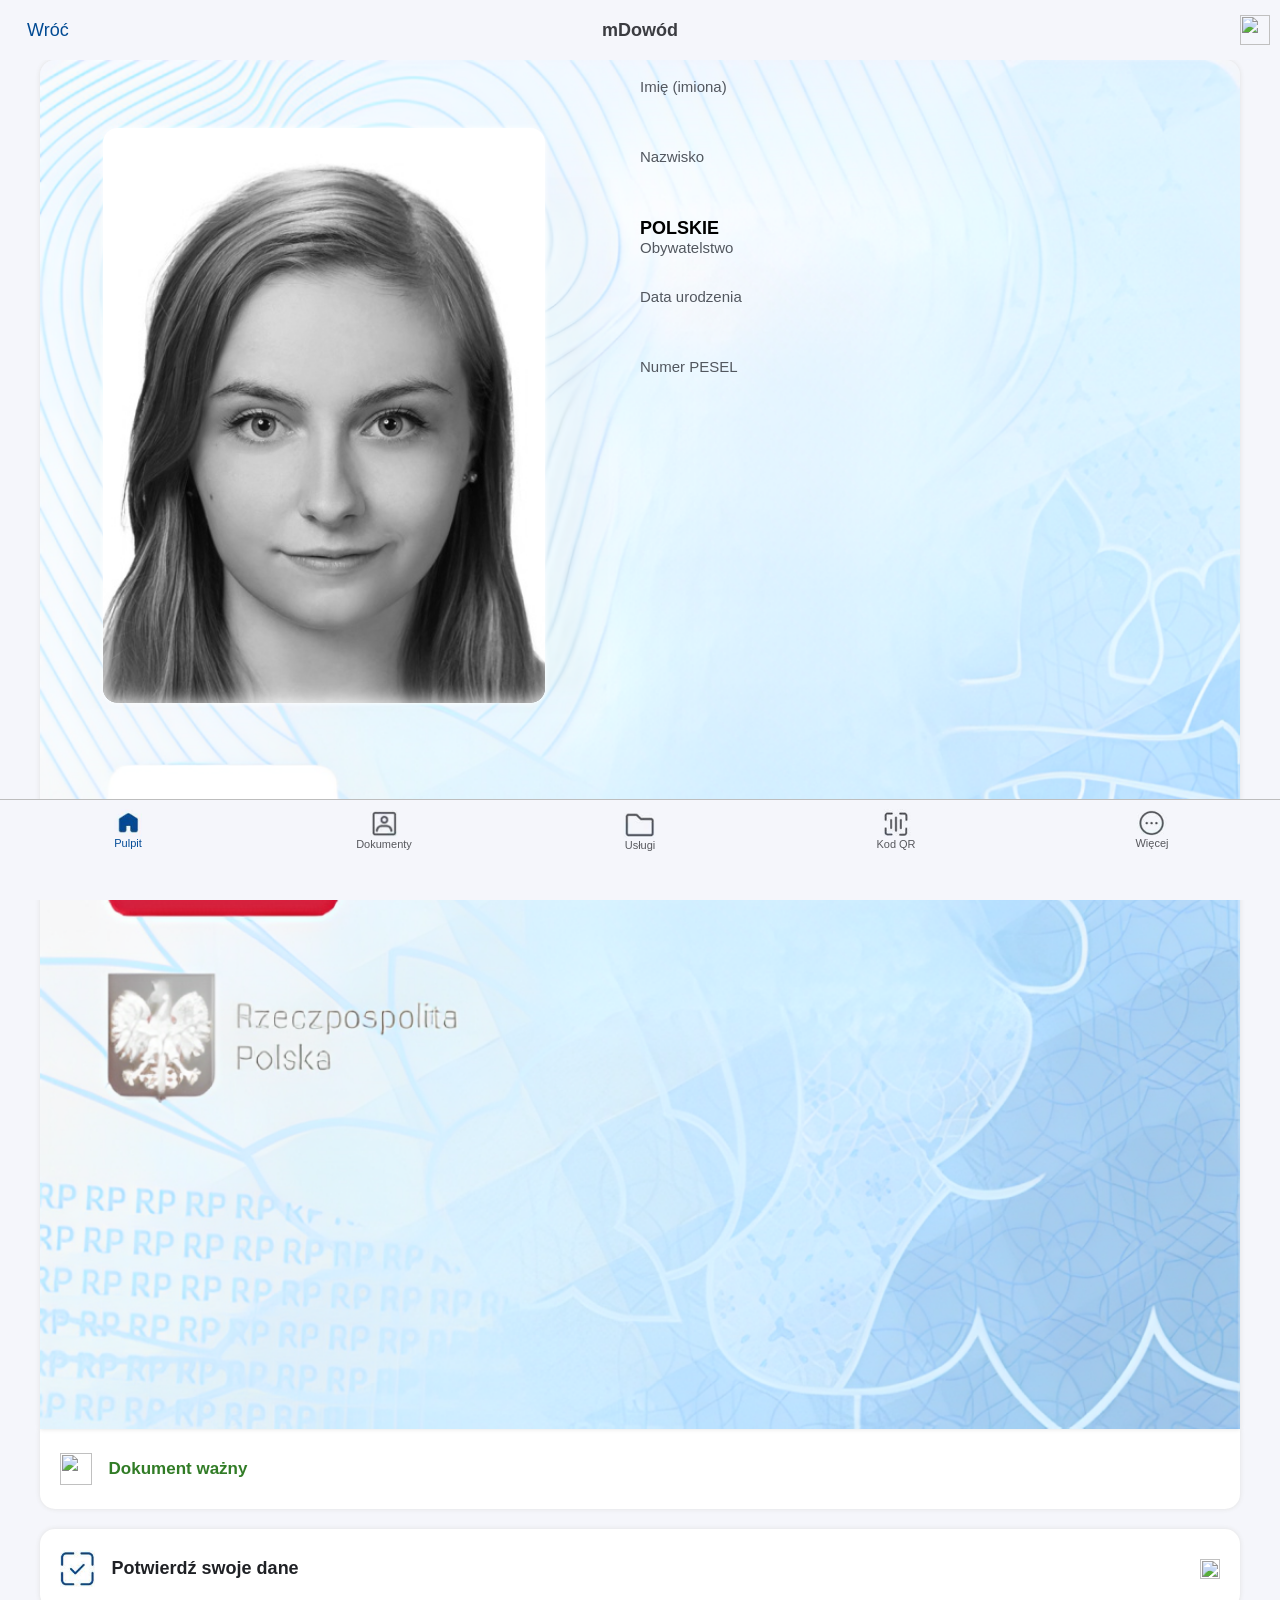
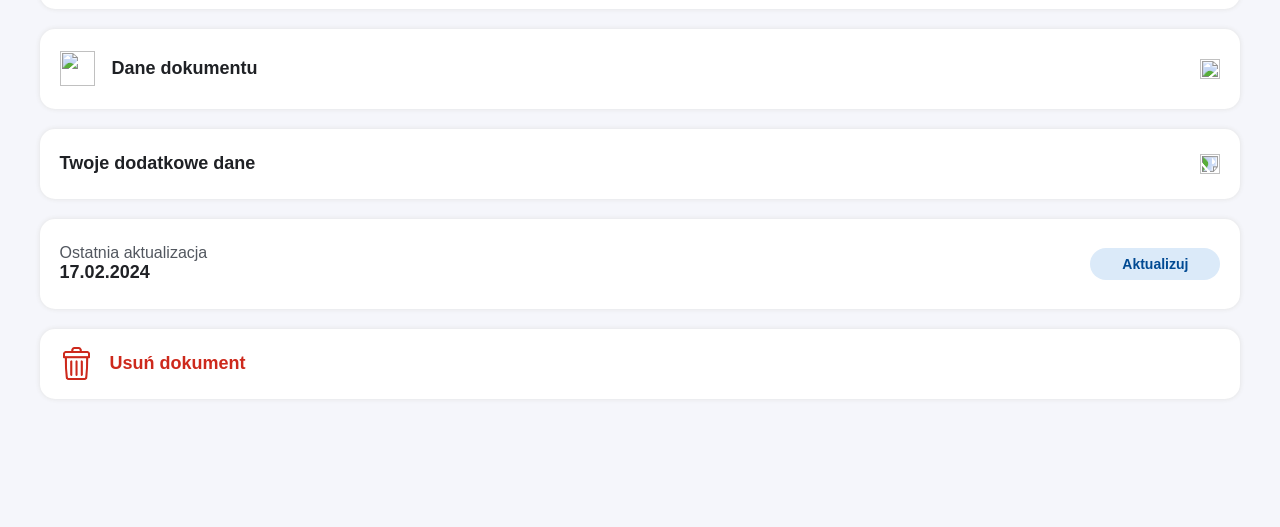
==== id.html @ 90797a14 "Add files via upload" ====
<head>
    <link rel="stylesheet" href="id.css?v=1.3">
    <link rel="icon" type="image/x-icon" href="assets/images/gC8DDHD.png">
    <title>mObywatel</title>
    <link rel="apple-touch-icon" href="assets/images/gC8DDHD.png">
    <meta name="format-detection" content="telephone=no">
    <link rel="shortcut icon" href="assets/images/gC8DDHD.png">
    <meta name="viewport" content="width=device-width, initial-scale=0.8, user-scalable=no">
</head>
<body>
    <div class="top_grid">
        <div class="action_grid">
            <img src="assets/images/MBLAM9x.png" class="back_img">
            <p class="back_text">Wróć</p>
        </div>
        <p class="title_text">mDowód</p>
        <img src="assets/images/YQ6jvg7.png" class="help_img">
    </div>
    <div class="bottom_bar">
        <div class="bottom_bar_grid">
            <div class="bottom_element_grid">
                <img class="bottom_element_image" src="assets/images/GdbE1uc.png">
                <p class="bottom_element_text" style="color: #024b97;">Pulpit</p>
            </div>
            <div class="bottom_element_grid" style="margin-top: 6px;">
                <img class="bottom_element_image" src="assets/images/5Jn7WC3.png">
                <p class="bottom_element_text">Dokumenty</p>
            </div>
            <div class="bottom_element_grid" style="margin-top: 8px;">
                <img class="bottom_element_image" style="width: 35px;" src="assets/images/wC5lr9l.png">
                <p class="bottom_element_text">Usługi</p>
            </div>
            <div class="bottom_element_grid" style="margin-top: 5px;">
                <img class="bottom_element_image" style="width: 30px;" src="assets/images/FYL95et.png">
                <p class="bottom_element_text">Kod QR</p>
            </div>
            <div class="bottom_element_grid" style="margin-top: 6px;">
                <img class="bottom_element_image" style="width: 30px;" src="assets/images/oshCIbv.png">
                <p class="bottom_element_text">Więcej</p>
            </div>
        </div>
    </div>
    <p class="time_text"></p>
    <div class="id_image_data">
        <img draggable="false" class="id_image" src="assets/images/JnrzClA.png">
        <div class="inset">

        </div>
        <div class="id_own_image" style="background-image: url('assets/images/7vHo48p.jpeg');"></div>
        <video muted="muted" playsinline="playsinline" width="19%" height="15.5%" loop class="flag_video" autoplay muted>
            <source src="assets/video/izbpCqH.mp4" type="video/mp4">
        </video>
        <div class="id_data_grid">
            <div class="data_holder">
                <p class="data_title firstname"></p>
                <p class="data_value">Imię (imiona)</p>
            </div>
            <div class="data_holder">
                <p class="data_title surname"></p>
                <p class="data_value">Nazwisko</p>
            </div>
            <div class="data_holder">
                <p class="data_title">POLSKIE</p>
                <p class="data_value">Obywatelstwo</p>
            </div>
            <div class="data_holder">
                <p class="data_title borndate"></p>
                <p class="data_value">Data urodzenia</p>
            </div>
            <div class="data_holder">
                <p class="data_title pesel"></p>
                <p class="data_value">Numer PESEL</p>
            </div>
        </div>
    </div>
    <div class="id_bottom">
        <div class="bottom_grid">
            <img class="bottom_image" src="assets/images/5S1bgPj.png">
            <p class="bottom_text" style="color: #317C26; font-size: 17px;">Dokument ważny</p>
        </div>
    </div>
    <div class="other_grid">
        <div class="bottom_holder">
            <div class="bottom_grid">
                <img class="bottom_image" style="width: 35px;" src="assets/images/xUBD93p.png">
                <p class="bottom_text" style="color: #1f2125;">Potwierdź swoje dane</p>
            </div>
            <img class="action_arrow" src="assets/images/aUZmu0W.png">
        </div>
        <div class="bottom_holder">
            <div class="bottom_grid">
                <img class="bottom_image" style="width: 35px;" src="assets/images/4MOtjzn.png">
                <p class="bottom_text" style="color: #1f2125;">Dane dokumentu</p>
            </div>
            <img class="action_arrow" src="assets/images/aUZmu0W.png">
        </div>
        <div class="bottom_holder" style="height: 70px;">
            <div class="bottom_grid">
                <p class="bottom_text" style="color: #1f2125; margin-left: 0px;">Twoje dodatkowe dane</p>
            </div>
            <img class="action_arrow" style="rotate: 90deg;" src="assets/images/aUZmu0W.png">
        </div>
        <div class="bottom_holder" style="height: 90px;">
            <div class="bottom_update">
                <div class="bottom_update_grid">
                    <p class="bottom_update_text" style="margin-left: 0px;">Ostatnia aktualizacja</p>
                    <p class="bottom_update_value" style="margin-left: 0px;">17.02.2024</p>
                </div>
                <button class="bottom_update_button">Aktualizuj</button>
            </div>
        </div>
        <div class="bottom_holder" style="height: 70px; margin-bottom: 120px;">
            <div class="bottom_grid">
                <img class="bottom_image" style="width: 33px;" src="assets/images/Ps3o2jv.png">
                <p class="bottom_text" style="color: #cd291c;">Usuń dokument</p>
            </div>
        </div>
    </div>
    <script src="id.js?v=1.3"></script>
</body>
---- id.css ----
@import url('/assets/css/css2.css');

::-webkit-scrollbar {
    display: none;
}

::-webkit-scrollbar-track {
    display: none;
}

::-webkit-scrollbar-thumb {
    display: none;
}

/**styling**/
body{
    background-color: #f5f6fb;
}

.back_img{
    width: 17px;
    margin-top: auto;
    margin-bottom: auto;
}

.action_grid{
    cursor: pointer;
    margin-left: 10px;
    display: grid;
    grid-template-columns: max-content max-content;
}

.title_text{
    font-size: 18px;
    color: #3b3c41;
    text-align: center;
    width: 100%;
    font-weight: bold;
    margin-top: auto;
    margin-bottom: auto;
    height: max-content;
}

.id_data_grid{
    position: absolute;
    top: 18px;
    left: 50%;
    display: grid;
    grid-template-columns: 100%;
    grid-auto-flow: row;
    grid-auto-rows: 70px;
}

.data_value{
    color: #52575f;
    height: max-content;
    margin-top: auto;
    margin-bottom: auto;
    font-size: 15px;
}

.data_holder{
    width: 100%;
    height: max-content;
    display: grid;
    grid-template-columns: 100%;
    grid-template-rows: max-content max-content;
}

.flag_video{
    position: absolute;
    top: 49.45%;
    left: 7.5%;
}

.data_title{
    font-weight: 600;
    font-size: 18px;
    height: max-content;
    margin-top: auto;
    margin-bottom: auto;
}

p{
    font-family: "Poppins", sans-serif;
}

*{
    -webkit-user-select: none; /* Safari */
    -ms-user-select: none; /* IE 10 and IE 11 */
    user-select: none; /* Standard syntax */
}

.id_image_data{
    position: relative;
}

.id_image{
    z-index: -1;
    width: 95%;
    margin-left: auto;
    margin-right: auto;
    display: block;
    z-index: -1;
    pointer-events: none;
    box-shadow: 0px 0px 5px rgb(224, 224, 224);
    border-radius: 15px 15px 0px 0px;
}

.other_grid{
    margin-top: 10px;
    display: grid;
    grid-auto-flow: row;
    grid-auto-rows: max-content;
    width: 95%;
    margin-left: auto;
    margin-right: auto;
}

.bottom_holder{
    position: relative;
    width: 100%;
    height: 80px;
    background-color: white;
    box-shadow: 0px 0px 5px rgb(224, 224, 224);
    border-radius: 15px;
    margin-top: 10px;
    margin-bottom: 10px;
}

.bottom_element_image{
    pointer-events: none;
    width: 28px;
    margin-left: auto;
    margin-right: auto;
    margin-top: auto;
    margin-bottom: auto;
}

.bottom_element_grid{
    margin-top: 5px;
    margin-left: auto;
    margin-right: auto;
    grid-template-columns: 100%;
    grid-template-rows: max-content max-content;
    height: max-content;
    width: 100%;
    display: grid;
}

.bottom_element_text{
    margin-top: 0;
    font-size: 11px;
    color: #57585d;
    font-weight: 400;
    text-align: center;
}

.bottom_text{
    font-size: 18px;
    font-weight: bold;
    margin-top: auto;
    margin-bottom: auto;
    margin-left: 17px;
}

.bottom_grid{
    position: relative;
    display: grid;
    grid-template-columns: max-content max-content max-content;
    height: 100%;
    width: max-content;
    margin-top: auto;
    margin-bottom: auto;
    margin-left: 20px;
    margin-right: auto;
}

.bottom_bar_grid{
    display: grid;
    grid-template-columns: repeat(5, calc(100% / 5));
    height: 100%;
    margin-top: 4px;
    width: 100%;
}

.bottom_image{
    pointer-events: none;
    width: 32px;
    margin-top: auto;
    margin-bottom: auto;
}

.bottom_bar{
    position: fixed;
    background-color: #f5f6fb;
    border-top: 0.1px solid rgb(189, 189, 189);
    bottom: 0;
    left: 0;
    width: 100%;
    height: 100px;
    z-index: 10000;
}

.inset{
    box-shadow: inset 0px 0px 20px white;
    background-color: transparent;
    position: absolute;
    top: 5%;
    left: 7.5%;
    width: 35%;
    border-radius: 15px;
    height: 42%;
    z-index: 1000;
    background-position: center;
    background-size: 100%;
    background-repeat: no-repeat;
}

.id_own_image{
    pointer-events: none;
    filter: grayscale(1);
    box-shadow: 0px 0px 5px white;
    position: absolute;
    top: 5%;
    left: 7.5%;
    width: 35%;
    border-radius: 15px;
    height: 42%;
    background-color: white;
    background-position: center;
    background-size: 100%;
    background-repeat: no-repeat;
}

.bottom_update{
    display: grid;
    grid-template-columns: 50% 50%;
    grid-template-rows: 100%;
    height: 100%;
}

.bottom_update_button{
    color: #014a93;
    background-color: #dbeaf9;
    width: 130px;
    font-size: 14px;
    font-weight: bold;
    height: 32px;
    margin-top: auto;
    margin-bottom: auto;
    margin-left: auto;
    margin-right: 20px;
    border-radius: 20px;
    border: none;
}

.bottom_update_grid{
    margin-left: 20px;
    margin-top: auto;
    margin-bottom: auto;
    display: grid;
    grid-template-columns: 100%;
    grid-template-rows: max-content max-content;
    height: max-content;
}

.bottom_update_text{
    height: max-content;
    margin-top: auto;
    margin-bottom: auto;
    color: #52575f;
    font-size: 16px;
    font-weight: 500;
}

.bottom_update_value{
    height: max-content;
    margin-top: auto;
    margin-bottom: auto;
    color: #1f2125;
    font-weight: 600;
    font-size: 18px;
}

.action_arrow{
    position: absolute;
    top: 0;
    bottom: 0;
    right: 20px;
    width: 20px;
    order: 100;
    margin-top: auto;
    margin-bottom: auto;
}

.id_bottom{
    box-shadow: 0px 0px 5px rgb(224, 224, 224);
    border-radius: 0px 0px 15px 15px;
    background-color: white;
    height: 80px;
    z-index: 1;
    width: 95%;
    margin-left: auto;
    margin-right: auto;
}

.back_text{
    color: #014A93;
    font-weight: 500;
    font-size: 18px;
    height: max-content;
    margin-top: auto;
    margin-bottom: auto;
}

.help_img{
    width: 30px;
    margin-right: 10px;
    margin-left: auto;
    margin-top: auto;
    margin-bottom: auto;
    cursor: pointer;
}

.top_grid{
    z-index: 100000000;
    background-color: #f5f6fb;
    position: fixed;
    top: -10px;
    height: 60px;
    left: 0;
    width: 100%;
    display: grid;
    margin-top: 10px;
    grid-template-columns: repeat(3, calc(100% / 3));
}

.time_text{
    margin-top: 60px;
    margin-bottom: 20px;
    color: #666b72;
    margin-left: auto;
    margin-right: auto;
    text-align: center;
}
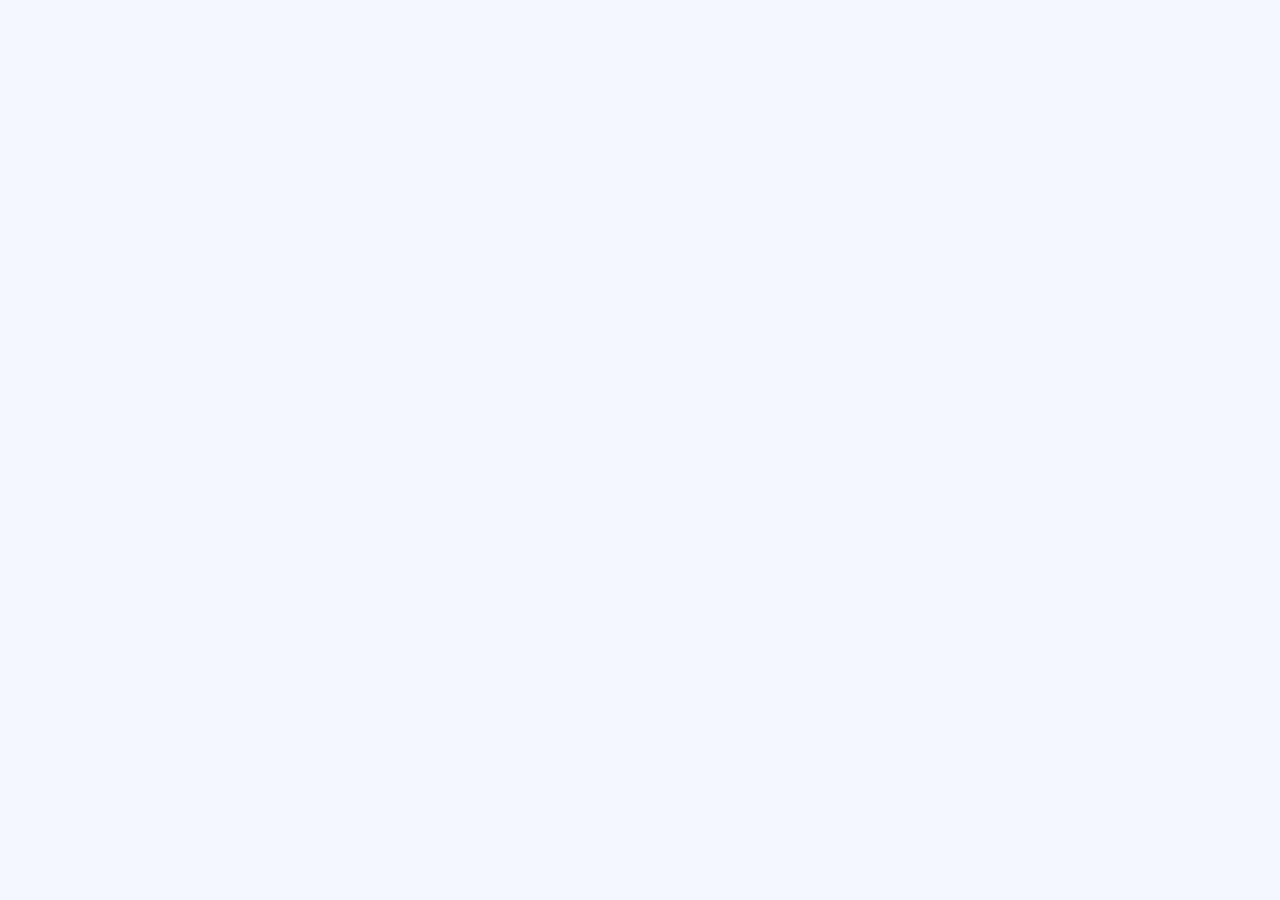
==== commit feef8803: "Add files via upload" ====
--- a/id.html
+++ b/id.html
@@ -1,120 +1,43 @@
 <head>
-    <link rel="stylesheet" href="id.css?v=1.3">
-    <link rel="icon" type="image/x-icon" href="assets/images/gC8DDHD.png">
     <title>mObywatel</title>
-    <link rel="apple-touch-icon" href="assets/images/gC8DDHD.png">
+    <meta charset="UTF-8">
+    <link rel="stylesheet" href="assets/id.css?v=1.5">
+    <link rel="stylesheet" href="assets/main.css">
+    <link rel="icon" type="image/x-icon" href="https://i.imgur.com/gC8DDHD.png">
+    <link rel="apple-touch-icon" href="https://i.imgur.com/gC8DDHD.png">
+    <link rel="shortcut icon" href="https://i.imgur.com/gC8DDHD.png">
     <meta name="format-detection" content="telephone=no">
-    <link rel="shortcut icon" href="assets/images/gC8DDHD.png">
     <meta name="viewport" content="width=device-width, initial-scale=0.8, user-scalable=no">
+    <meta name="mobile-web-app-capable" content="yes">
 </head>
 <body>
+    <div class="background"></div>
     <div class="top_grid">
-        <div class="action_grid">
-            <img src="assets/images/MBLAM9x.png" class="back_img">
-            <p class="back_text">Wróć</p>
-        </div>
-        <p class="title_text">mDowód</p>
-        <img src="assets/images/YQ6jvg7.png" class="help_img">
+        <img class="logo" src="https://i.imgur.com/wEDerI2.png">
+        <p class="logo_text">mObywatel</p>
     </div>
-    <div class="bottom_bar">
-        <div class="bottom_bar_grid">
-            <div class="bottom_element_grid">
-                <img class="bottom_element_image" src="assets/images/GdbE1uc.png">
-                <p class="bottom_element_text" style="color: #024b97;">Pulpit</p>
+    <div class="top_text">
+        <p class="welcome"></p>
+        <p class="login_text">Zaloguj się do aplikacji.</p>
+    </div>
+    <div class="password_box">
+        <div class="password_grid">
+            <p class="password_text">Hasło</p>
+            <div class="input_holder">
+                <input class="password_input">
+                <div class="eye"></div>
             </div>
-            <div class="bottom_element_grid" style="margin-top: 6px;">
-                <img class="bottom_element_image" src="assets/images/5Jn7WC3.png">
-                <p class="bottom_element_text">Dokumenty</p>
-            </div>
-            <div class="bottom_element_grid" style="margin-top: 8px;">
-                <img class="bottom_element_image" style="width: 35px;" src="assets/images/wC5lr9l.png">
-                <p class="bottom_element_text">Usługi</p>
-            </div>
-            <div class="bottom_element_grid" style="margin-top: 5px;">
-                <img class="bottom_element_image" style="width: 30px;" src="assets/images/FYL95et.png">
-                <p class="bottom_element_text">Kod QR</p>
-            </div>
-            <div class="bottom_element_grid" style="margin-top: 6px;">
-                <img class="bottom_element_image" style="width: 30px;" src="assets/images/oshCIbv.png">
-                <p class="bottom_element_text">Więcej</p>
-            </div>
+            <p class="forgot_password">Nie pamiętasz hasła?</p>
         </div>
     </div>
-    <p class="time_text"></p>
-    <div class="id_image_data">
-        <img draggable="false" class="id_image" src="assets/images/JnrzClA.png">
-        <div class="inset">
-
-        </div>
-        <div class="id_own_image" style="background-image: url('assets/images/7vHo48p.jpeg');"></div>
-        <video muted="muted" playsinline="playsinline" width="19%" height="15.5%" loop class="flag_video" autoplay muted>
-            <source src="assets/video/izbpCqH.mp4" type="video/mp4">
-        </video>
-        <div class="id_data_grid">
-            <div class="data_holder">
-                <p class="data_title firstname"></p>
-                <p class="data_value">Imię (imiona)</p>
-            </div>
-            <div class="data_holder">
-                <p class="data_title surname"></p>
-                <p class="data_value">Nazwisko</p>
-            </div>
-            <div class="data_holder">
-                <p class="data_title">POLSKIE</p>
-                <p class="data_value">Obywatelstwo</p>
-            </div>
-            <div class="data_holder">
-                <p class="data_title borndate"></p>
-                <p class="data_value">Data urodzenia</p>
-            </div>
-            <div class="data_holder">
-                <p class="data_title pesel"></p>
-                <p class="data_value">Numer PESEL</p>
-            </div>
+    <div class="bottom">
+        <p class="login">Zaloguj się</p>
+        <div class="data">
+            <img class="logo_other" style="height: 20px;" src="https://i.imgur.com/CGA3FjJ.png">
+            <img class="logo_other" src="assets/images/mc.svg">
+            <p class="version">wersja 4.52.0 (13)</p>
         </div>
     </div>
-    <div class="id_bottom">
-        <div class="bottom_grid">
-            <img class="bottom_image" src="assets/images/5S1bgPj.png">
-            <p class="bottom_text" style="color: #317C26; font-size: 17px;">Dokument ważny</p>
-        </div>
-    </div>
-    <div class="other_grid">
-        <div class="bottom_holder">
-            <div class="bottom_grid">
-                <img class="bottom_image" style="width: 35px;" src="assets/images/xUBD93p.png">
-                <p class="bottom_text" style="color: #1f2125;">Potwierdź swoje dane</p>
-            </div>
-            <img class="action_arrow" src="assets/images/aUZmu0W.png">
-        </div>
-        <div class="bottom_holder">
-            <div class="bottom_grid">
-                <img class="bottom_image" style="width: 35px;" src="assets/images/4MOtjzn.png">
-                <p class="bottom_text" style="color: #1f2125;">Dane dokumentu</p>
-            </div>
-            <img class="action_arrow" src="assets/images/aUZmu0W.png">
-        </div>
-        <div class="bottom_holder" style="height: 70px;">
-            <div class="bottom_grid">
-                <p class="bottom_text" style="color: #1f2125; margin-left: 0px;">Twoje dodatkowe dane</p>
-            </div>
-            <img class="action_arrow" style="rotate: 90deg;" src="assets/images/aUZmu0W.png">
-        </div>
-        <div class="bottom_holder" style="height: 90px;">
-            <div class="bottom_update">
-                <div class="bottom_update_grid">
-                    <p class="bottom_update_text" style="margin-left: 0px;">Ostatnia aktualizacja</p>
-                    <p class="bottom_update_value" style="margin-left: 0px;">17.02.2024</p>
-                </div>
-                <button class="bottom_update_button">Aktualizuj</button>
-            </div>
-        </div>
-        <div class="bottom_holder" style="height: 70px; margin-bottom: 120px;">
-            <div class="bottom_grid">
-                <img class="bottom_image" style="width: 33px;" src="assets/images/Ps3o2jv.png">
-                <p class="bottom_text" style="color: #cd291c;">Usuń dokument</p>
-            </div>
-        </div>
-    </div>
-    <script src="id.js?v=1.3"></script>
+    <script src="assets/id.js?v=1.1"></script>
+    <script src="assets/manifest.js"></script>
 </body>
--- a/assets/id.css
+++ b/assets/id.css
@@ -0,0 +1,209 @@
+
+.login_title{
+    font-weight: 700;
+    font-size: 23px;
+    margin-top: 45px;
+    text-align: center;
+}
+
+.password_box{
+    width: 97%;
+    margin-top: 20px;
+    height: 165px;
+    background-color: white;
+    margin-left: auto;
+    margin-right: auto;
+    position: relative;
+    border-radius: 15px;
+    box-shadow: var(--shadow);
+}
+
+.password_grid{
+    display: grid;
+    grid-template-columns: 100%;
+    grid-auto-flow: row;
+    grid-auto-rows: max-content;
+    height: max-content;
+    width: 92%;
+    margin-left: auto;
+    margin-right: auto;
+    margin-top: auto;
+    margin-bottom: auto;
+}
+
+.password_text{
+    width: 100%;
+    text-align: left;
+    font-size: 15px;
+    opacity: 0.7;
+    margin-top: 20px;
+    margin-bottom: 2px;
+}
+
+.input_holder{
+    position: relative;
+}
+
+.eye{
+    background-image: url('https://i.imgur.com/BEgvbCs.png');
+    position: absolute;
+    top: 0;
+    bottom: 0;
+    margin-top: auto;
+    margin-bottom: auto;
+    right: 20px;
+    width: 25px;
+    height: 25px;
+    background-size: 100%;
+    background-repeat: no-repeat;
+    background-position: center;
+}
+
+.eye_close{
+    background-image: url('https://i.imgur.com/8mF1wUG.png');
+}
+
+.password_input{
+    width: 100%;
+    height: 65px;
+    border-radius: 4px;
+    outline: none;
+    border: 1px solid rgb(61, 61, 61);
+    padding: 15px;
+    font-size: 15px;
+}
+
+.password_input:focus{
+    border: 2px solid var(--text);
+    caret-color: var(--text);
+    display: block;
+}
+
+.forgot_password{
+    color: var(--text);
+    font-size: 15px;
+    margin-top: 17px;
+    margin-right: auto;
+    margin-left: 2px;
+    font-weight: 500;
+}
+
+.bottom{
+    display: grid;
+    grid-template-columns: 100%;
+    width: 95%;
+    margin-left: auto;
+    margin-right: auto;
+    left: 0;
+    right: 0;
+    grid-template-rows: max-content max-content;
+    position: absolute;
+    bottom: 20px;
+    margin-bottom: 10px;
+    margin-top: auto;
+}
+
+.login{
+    color: white;
+    line-height: 60px;
+    text-align: center;
+    font-weight: 500;
+    font-size: 22px;
+    width: 100%;
+    background-color: rgb(2, 74, 148);
+    height: 60px;
+    border-radius: 40px;
+    margin-bottom: 25px;
+}
+
+.data{
+    height: max-content;
+    width: 95%;
+    margin-left: auto;
+    margin-right: auto;
+    display: grid;
+    grid-template-columns: 80px 100px calc(100% - 180px);
+    grid-template-rows: max-content;
+}
+
+.logo_text{
+    margin-top: auto;
+    margin-bottom: auto;
+    height: max-content;
+    margin-left: 10px;
+    font-weight: 600;
+    font-size: 30px;
+}
+
+.welcome{
+    font-weight: 700;
+    font-size: 38px;
+    margin-top: auto;
+    margin-bottom: auto;
+    height: max-content;
+    margin-top: 25px;
+}
+
+.background{
+    position: absolute;
+    top: 0;
+    left: 0;
+    width: 100%;
+    height: 100%;
+    z-index: -1;
+    background-image: url('https://i.imgur.com/uZgy22A.png');
+    background-size: 105%;
+    background-position: center;
+}
+
+.login_text{
+    margin-top: auto;
+    margin-bottom: auto;
+    height: max-content;
+    opacity: 0.8;
+    font-size: 22px;
+}
+
+.top_grid{
+    margin-top: 60px;
+    display: grid;
+    grid-template-columns: max-content max-content;
+    grid-template-rows: 100%;
+    height: max-content;
+    width: 97%;
+    margin-left: auto;
+    margin-right: auto;
+}
+
+.top_text{
+    display: grid;
+    grid-template-columns: 100%;
+    width: 97%;
+    height: max-content;
+    margin-left: auto;
+    margin-right: auto;
+    grid-template-rows: max-content max-content;
+    margin-bottom: 5px;
+}
+
+.logo{
+    width: 55px;
+}
+
+.logo_other{
+    height: 38px;
+    margin-left: 0px;
+    margin-top: auto;
+    margin-bottom: auto;
+}
+
+.version{
+    margin-right: 0px;
+    opacity: 0.5;
+    font-size: 11px;
+    height: max-content;
+    margin-top: auto;
+    margin-bottom: auto;
+    width: max-content;
+    margin-left: auto;
+}
--- a/assets/main.css
+++ b/assets/main.css
@@ -0,0 +1,223 @@
+@import url('https://fonts.googleapis.com/css2?family=Poppins:ital,wght@0,100;0,200;0,300;0,400;0,500;0,600;0,700;0,800;0,900;1,100;1,200;1,300;1,400;1,500;1,600;1,700;1,800;1,900&family=Roboto:ital,wght@0,100;0,300;0,400;0,500;0,700;0,900;1,100;1,300;1,400;1,500;1,700;1,900&display=swap');
+
+:root{
+    --home: url('https://i.imgur.com/5diJrXi.png');
+    --home-open: url('https://i.imgur.com/sdQYjBt.png');
+    --documents: url('https://i.imgur.com/28v1TEk.png');
+    --documents-open: url('https://i.imgur.com/ZHx3VDs.png');
+    --services: url('https://i.imgur.com/OxfOAfO.png');
+    --services-open: url('https://i.imgur.com/3V2f5uA.png');
+    --qr: url('https://i.imgur.com/M9MhD3N.png');
+    --qr-open: url('https://i.imgur.com/vmr8YVg.png');
+    --more: url('https://i.imgur.com/V5SoHXM.png');
+    --more-open: url('https://i.imgur.com/e9rnYLl.png');
+    --text: #024b97;
+    --shadow: 0px 0px 10px rgb(224, 224, 224);
+}
+
+body{
+    background-color: #f5f6fb;
+}
+
+p, input{
+    font-family: "Poppins", sans-serif;
+}
+
+*{
+    -webkit-user-select: none;
+    -ms-user-select: none;
+    user-select: none;
+    -webkit-tap-highlight-color: transparent;
+}
+
+::-webkit-scrollbar {
+    display: none;
+}
+
+::-webkit-scrollbar-track {
+    display: none;
+}
+
+::-webkit-scrollbar-thumb {
+    display: none;
+}
+
+.main_button{
+    color: #014a93;
+    background-color: #dbeaf9;
+    width: max-content;
+    padding-left: 15px;
+    padding-right: 15px;
+    font-size: 14px;
+    font-weight: 600;
+    height: 32px;
+    margin-top: auto;
+    margin-bottom: auto;
+    margin-left: auto;
+    margin-right: 20px;
+    border-radius: 20px;
+    border: none;
+}
+
+.bottom_element_image{
+    pointer-events: none;
+    width: 28px;
+    height: 28px;
+    margin-left: auto;
+    margin-right: auto;
+    margin-top: auto;
+    margin-bottom: auto;
+    background-position: center;
+    background-size: 100%;
+}
+
+.home{
+    background-image: var(--home);
+}
+
+.documents{
+    background-image: var(--documents);
+}
+
+.services{
+    background-image: var(--services);
+}
+
+.qr{
+    background-image: var(--qr);
+}
+
+.more{
+    background-image: var(--more);
+}
+
+.home_open{
+    background-image: var(--home-open);
+}
+
+.documents_open{
+    background-image: var(--documents-open);
+}
+
+.services_open{
+    background-image: var(--services-open);
+}
+
+.qr_open{
+    background-image: var(--qr-open);
+}
+
+.more_open{
+    background-image: var(--more-open);
+}
+
+.bottom_element_grid{
+    margin-top: 5px;
+    margin-left: auto;
+    margin-right: auto;
+    grid-template-columns: 100%;
+    grid-template-rows: max-content max-content;
+    height: max-content;
+    width: 100%;
+    display: grid;
+}
+
+.bottom_element_text{
+    margin-top: 0;
+    font-size: 11px;
+    color: black;
+    font-weight: 400;
+    text-align: center;
+}
+
+.bottom_bar_grid{
+    display: grid;
+    grid-template-columns: repeat(5, calc(100% / 5));
+    height: 100%;
+    margin-top: 4px;
+    width: 100%;
+}
+
+.bottom_bar{
+    position: fixed;
+    background-color: #f5f6fb;
+    border-top: 0.1px solid rgb(189, 189, 189);
+    bottom: 0;
+    left: 0;
+    width: 100%;
+    height: 100px;
+    z-index: 1;
+}
+
+.open{
+    color: var(--text);
+}
+
+.search_grid{
+    display: grid;
+    width: 98%;
+    grid-template-columns: 30px calc(100% - 30px);
+    background-color: rgb(229, 230, 235);
+    padding: 5px;
+    border-radius: 10px;
+    margin-top: 0px;
+}
+
+.search_icon{
+    width: 25px;
+    margin-left: 5px;
+}
+
+.search{
+    outline: none;
+    border: none;
+    background-color: transparent;
+    font-weight: 600;
+    font-size: 15px;
+    margin-left: 5px;
+}
+
+.services_list{
+    display: grid;
+    grid-template-columns: 100%;
+    width: 100%;
+    height: max-content;
+    grid-auto-flow: row;
+    grid-auto-rows: max-content;
+    background-color: white;
+    border-radius: 10px;
+}
+
+.service{
+    width: 90%;
+    margin-left: auto;
+    margin-right: auto;
+    display: grid;
+    grid-template-columns: 5% 80% 15%;
+    border-bottom: 0.5px solid rgb(201, 201, 201);
+    height: 80px;
+}
+
+.service_icon{
+    width: 25px;
+    margin-top: auto;
+    margin-bottom: auto;
+    margin-left: 0px;
+}
+
+.service_name{
+    margin-top: auto;
+    margin-bottom: auto;
+    width: 100%;
+    height: max-content;
+    margin-left: 20px;
+    font-weight: 500;
+}
+
+.arrow{
+    width: 25px;
+    margin-top: auto;
+    margin-bottom: auto;
+    margin-right: 0px;
+    margin-left: auto;
+}
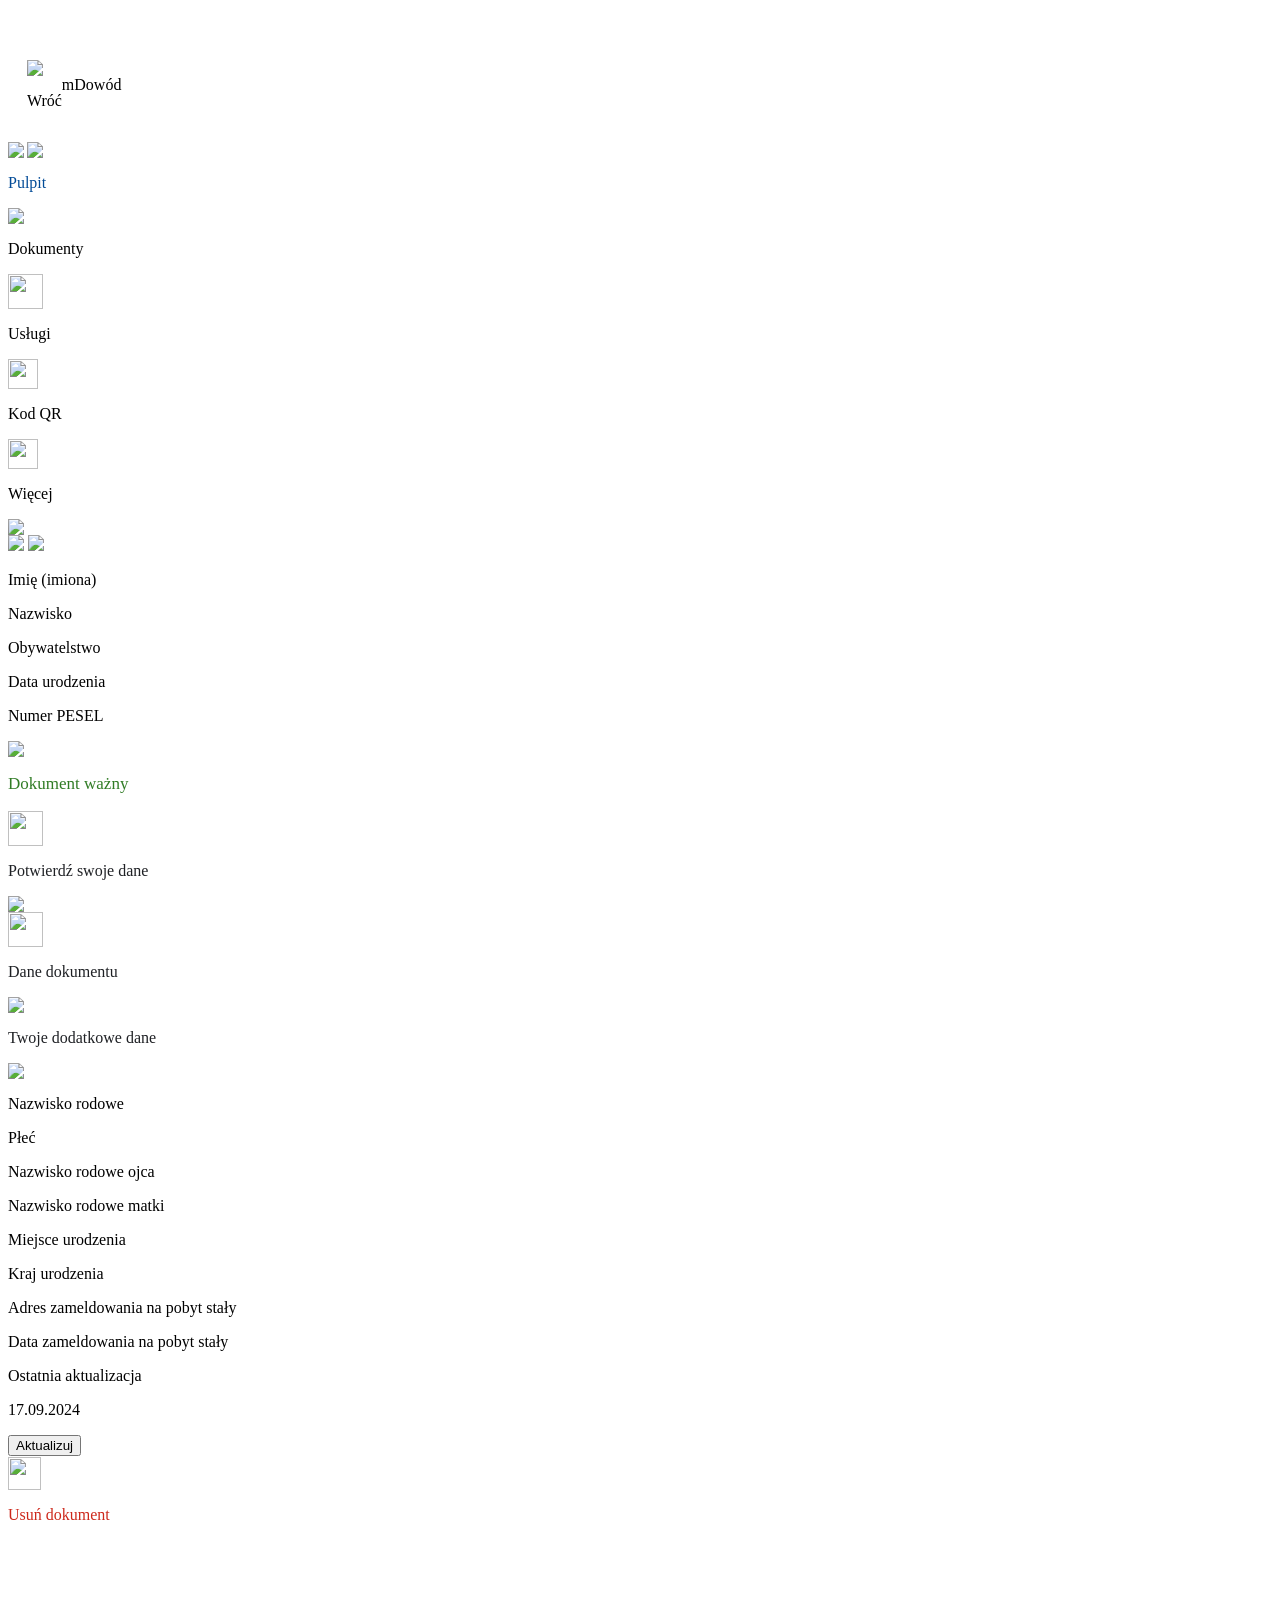
==== commit 9187bf2f: "Update id.html" ====
--- a/id.html
+++ b/id.html
@@ -1,43 +1,155 @@
 <head>
+    <link rel="stylesheet" href="assets/id.css">
+    <link href="assets/bar.css" rel="stylesheet">
+    <link rel="icon" type="image/x-icon" href="https://i.imgur.com/gC8DDHD.png">
     <title>mObywatel</title>
-    <meta charset="UTF-8">
-    <link rel="stylesheet" href="assets/id.css?v=1.5">
-    <link rel="stylesheet" href="assets/main.css">
-    <link rel="icon" type="image/x-icon" href="https://i.imgur.com/gC8DDHD.png">
     <link rel="apple-touch-icon" href="https://i.imgur.com/gC8DDHD.png">
+    <meta name="format-detection" content="telephone=no">
     <link rel="shortcut icon" href="https://i.imgur.com/gC8DDHD.png">
-    <meta name="format-detection" content="telephone=no">
     <meta name="viewport" content="width=device-width, initial-scale=0.8, user-scalable=no">
     <meta name="mobile-web-app-capable" content="yes">
 </head>
 <body>
-    <div class="background"></div>
     <div class="top_grid">
-        <img class="logo" src="https://i.imgur.com/wEDerI2.png">
-        <p class="logo_text">mObywatel</p>
+        <div class="action_grid">
+            <img src="https://i.imgur.com/MBLAM9x.png" class="back_img">
+            <p class="back_text">Wróć</p>
+        </div>
+        <p class="title_text">mDowód</p>
+        <img src="https://i.imgur.com/YQ6jvg7.png" class="help_img">
     </div>
-    <div class="top_text">
-        <p class="welcome"></p>
-        <p class="login_text">Zaloguj się do aplikacji.</p>
-    </div>
-    <div class="password_box">
-        <div class="password_grid">
-            <p class="password_text">Hasło</p>
-            <div class="input_holder">
-                <input class="password_input">
-                <div class="eye"></div>
+    <div class="bottom_bar">
+        <div class="bottom_bar_grid">
+            <div class="bottom_element_grid">
+                <img class="bottom_element_image" src="https://i.imgur.com/GdbE1uc.png">
+                <p class="bottom_element_text" style="color: #024b97;">Pulpit</p>
             </div>
-            <p class="forgot_password">Nie pamiętasz hasła?</p>
+            <div class="bottom_element_grid" style="margin-top: 6px;">
+                <img class="bottom_element_image" src="https://i.imgur.com/5Jn7WC3.png">
+                <p class="bottom_element_text">Dokumenty</p>
+            </div>
+            <div class="bottom_element_grid" style="margin-top: 8px;">
+                <img class="bottom_element_image" style="width: 35px;" src="https://i.imgur.com/wC5lr9l.png">
+                <p class="bottom_element_text">Usługi</p>
+            </div>
+            <div class="bottom_element_grid" style="margin-top: 5px;">
+                <img class="bottom_element_image" style="width: 30px;" src="https://i.imgur.com/FYL95et.png">
+                <p class="bottom_element_text">Kod QR</p>
+            </div>
+            <div class="bottom_element_grid" style="margin-top: 6px;">
+                <img class="bottom_element_image" style="width: 30px;" src="https://i.imgur.com/oshCIbv.png">
+                <p class="bottom_element_text">Więcej</p>
+            </div>
         </div>
     </div>
-    <div class="bottom">
-        <p class="login">Zaloguj się</p>
-        <div class="data">
-            <img class="logo_other" style="height: 20px;" src="https://i.imgur.com/CGA3FjJ.png">
-            <img class="logo_other" src="assets/images/mc.svg">
-            <p class="version">wersja 4.52.0 (13)</p>
+    <p class="time_text" id="time"></p>
+    <div class="id_image_data">
+        <img draggable="false" class="id_image" src="https://i.imgur.com/JnrzClA.png">
+        <div class="inset">
+
+        </div>
+        <div class="id_own_image" style="background-image: url('https://i.imgur.com/7vHo48p.jpg');"></div>
+        <img src="https://i.imgur.com/PzfFFls.gif" class="flag_video">
+        <img src="https://i.imgur.com/78P43gU.gif" class="eagle_video">
+        <div class="id_data_grid">
+            <div class="data_holder">
+                <p class="data_title firstname" id="name"></p>
+                <p class="data_value">Imię (imiona)</p>
+            </div>
+            <div class="data_holder">
+                <p class="data_title surname" id="surname"></p>
+                <p class="data_value">Nazwisko</p>
+            </div>
+            <div class="data_holder">
+                <p class="data_title" id="nationality"></p>
+                <p class="data_value">Obywatelstwo</p>
+            </div>
+            <div class="data_holder">
+                <p class="data_title" id="birthday"></p>
+                <p class="data_value">Data urodzenia</p>
+            </div>
+            <div class="data_holder">
+                <p class="data_title" id="pesel"></p>
+                <p class="data_value">Numer PESEL</p>
+            </div>
         </div>
     </div>
-    <script src="assets/id.js?v=1.1"></script>
-    <script src="assets/manifest.js"></script>
-</body>+    <div class="id_bottom">
+        <div class="bottom_grid">
+            <img class="bottom_image" src="https://i.imgur.com/5S1bgPj.png">
+            <p class="bottom_text" style="color: #317C26; font-size: 17px;">Dokument ważny</p>
+        </div>
+    </div>
+    <div class="other_grid">
+        <div class="bottom_holder">
+            <div class="bottom_grid">
+                <img class="bottom_image" style="width: 35px;" src="https://i.imgur.com/xUBD93p.png">
+                <p class="bottom_text" style="color: #1f2125;">Potwierdź swoje dane</p>
+            </div>
+            <img class="action_arrow" src="https://i.imgur.com/aUZmu0W.png">
+        </div>
+        <div class="bottom_holder">
+            <div class="bottom_grid">
+                <img class="bottom_image" style="width: 35px;" src="https://i.imgur.com/4MOtjzn.png">
+                <p class="bottom_text" style="color: #1f2125;">Dane dokumentu</p>
+            </div>
+            <img class="action_arrow" src="https://i.imgur.com/aUZmu0W.png">
+        </div>
+        <div class="bottom_holder info_holder">
+            <div class="bottom_grid">
+                <p class="bottom_text" style="color: #1f2125; margin-left: 0px;">Twoje dodatkowe dane</p>
+            </div>
+            <img class="action_arrow" src="https://i.imgur.com/aUZmu0W.png">
+            <div class="additional_holder">
+                <div class="additional_grid">
+                    <p class="additional_title">Nazwisko rodowe</p>
+                    <p class="additional_subtitle" id="familyName"></p>
+                </div>
+                <div class="additional_grid">
+                    <p class="additional_title">Płeć</p>
+                    <p class="additional_subtitle" id="sex"></p>
+                </div>
+                <div class="additional_grid">
+                    <p class="additional_title">Nazwisko rodowe ojca</p>
+                    <p class="additional_subtitle" id="fathersFamilyName"></p>
+                </div>
+                <div class="additional_grid">
+                    <p class="additional_title">Nazwisko rodowe matki</p>
+                    <p class="additional_subtitle" id="mothersFamilyName"></p>
+                </div>
+                <div class="additional_grid">
+                    <p class="additional_title">Miejsce urodzenia</p>
+                    <p class="additional_subtitle" id="birthPlace"></p>
+                </div>
+                <div class="additional_grid">
+                    <p class="additional_title">Kraj urodzenia</p>
+                    <p class="additional_subtitle" id="countryOfBirth"></p>
+                </div>
+                <div class="additional_grid">
+                    <p class="additional_title">Adres zameldowania na pobyt stały</p>
+                    <p class="additional_subtitle" id="adress"></p>
+                </div>
+                <div class="additional_grid" style="border-bottom: none;">
+                    <p class="additional_title">Data zameldowania na pobyt stały</p>
+                    <p class="additional_subtitle" id="checkInDate"></p>
+                </div>
+            </div>
+        </div>
+        <div class="bottom_holder" style="height: 90px;">
+            <div class="bottom_update">
+                <div class="bottom_update_grid">
+                    <p class="bottom_update_text" style="margin-left: 0px;">Ostatnia aktualizacja</p>
+                    <p class="bottom_update_value" style="margin-left: 0px;">17.09.2024</p>
+                </div>
+                <button class="bottom_update_button">Aktualizuj</button>
+            </div>
+        </div>
+        <div class="bottom_holder" style="height: 70px; margin-bottom: 120px;">
+            <div class="bottom_grid">
+                <img class="bottom_image" style="width: 33px;" src="https://i.imgur.com/Ps3o2jv.png">
+                <p class="bottom_text" style="color: #cd291c;">Usuń dokument</p>
+            </div>
+        </div>
+    </div>
+    <script src="assets/id.js"></script>
+</body>
